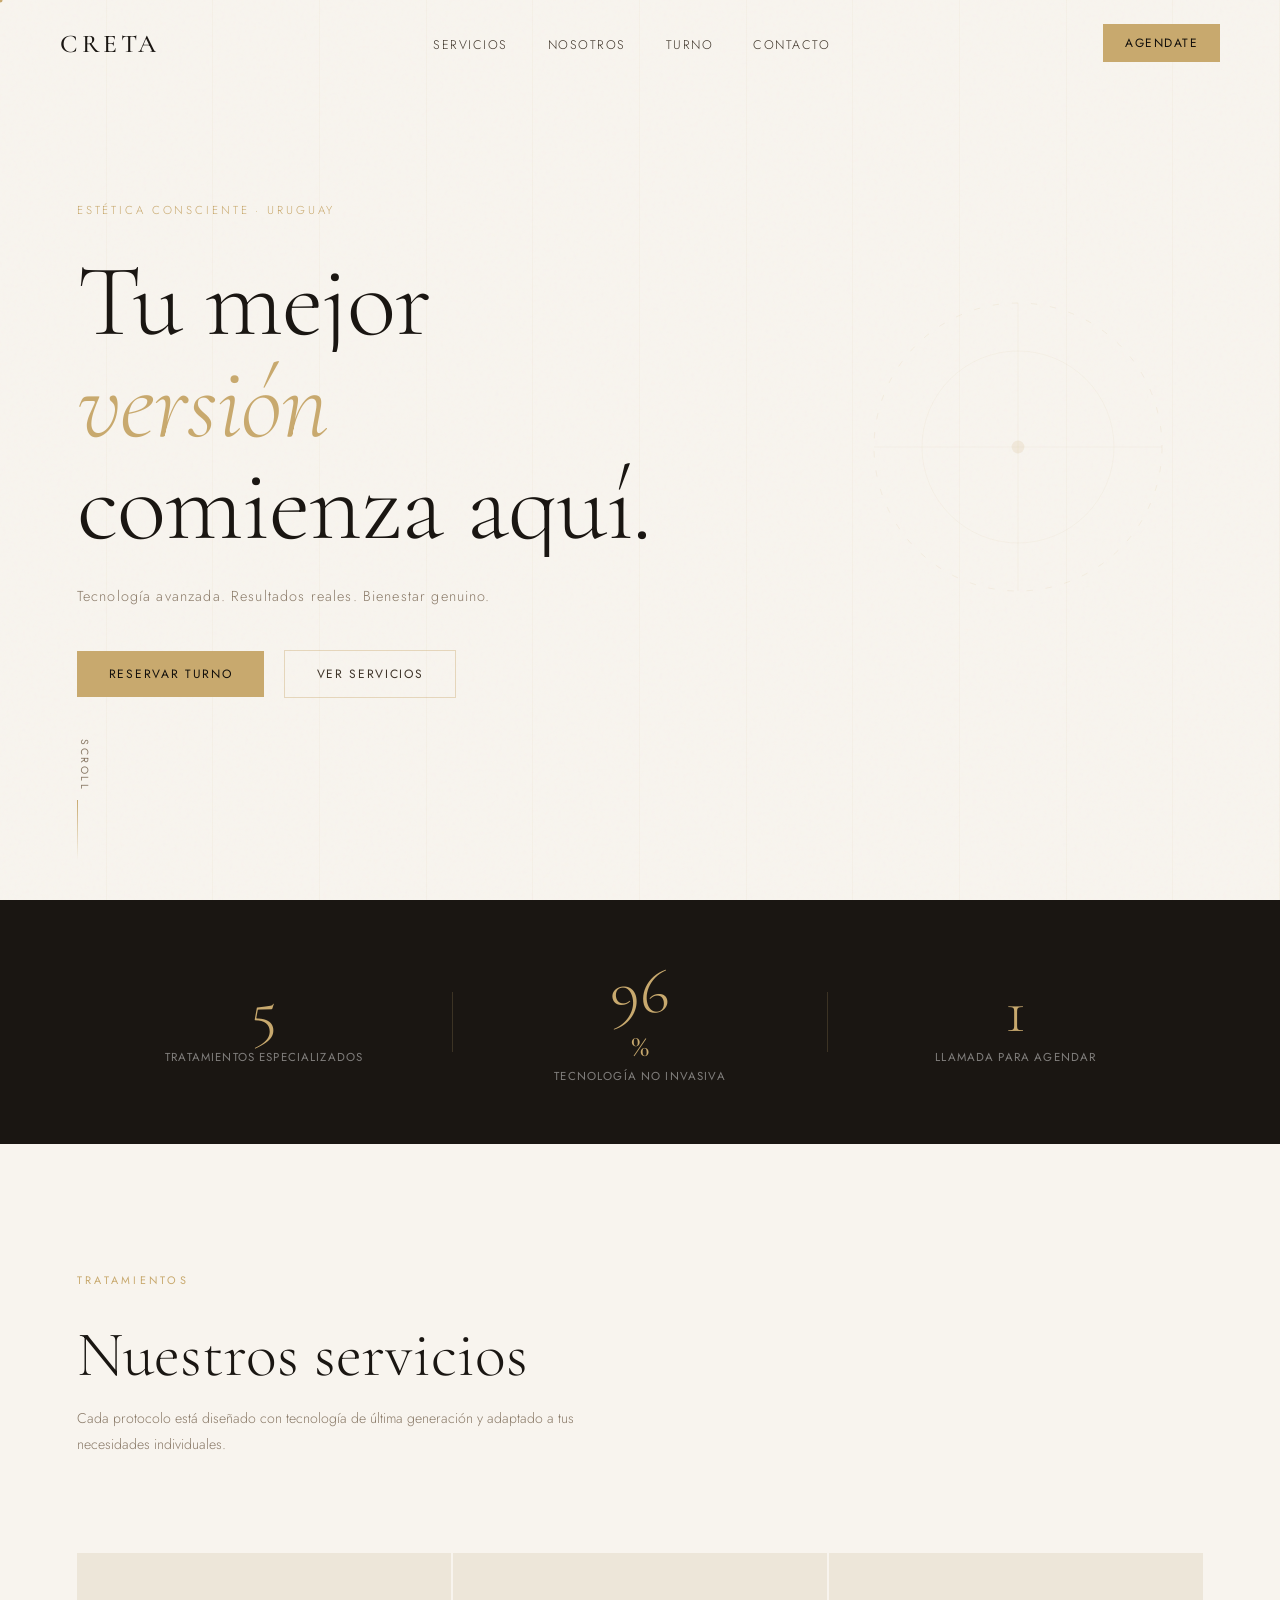
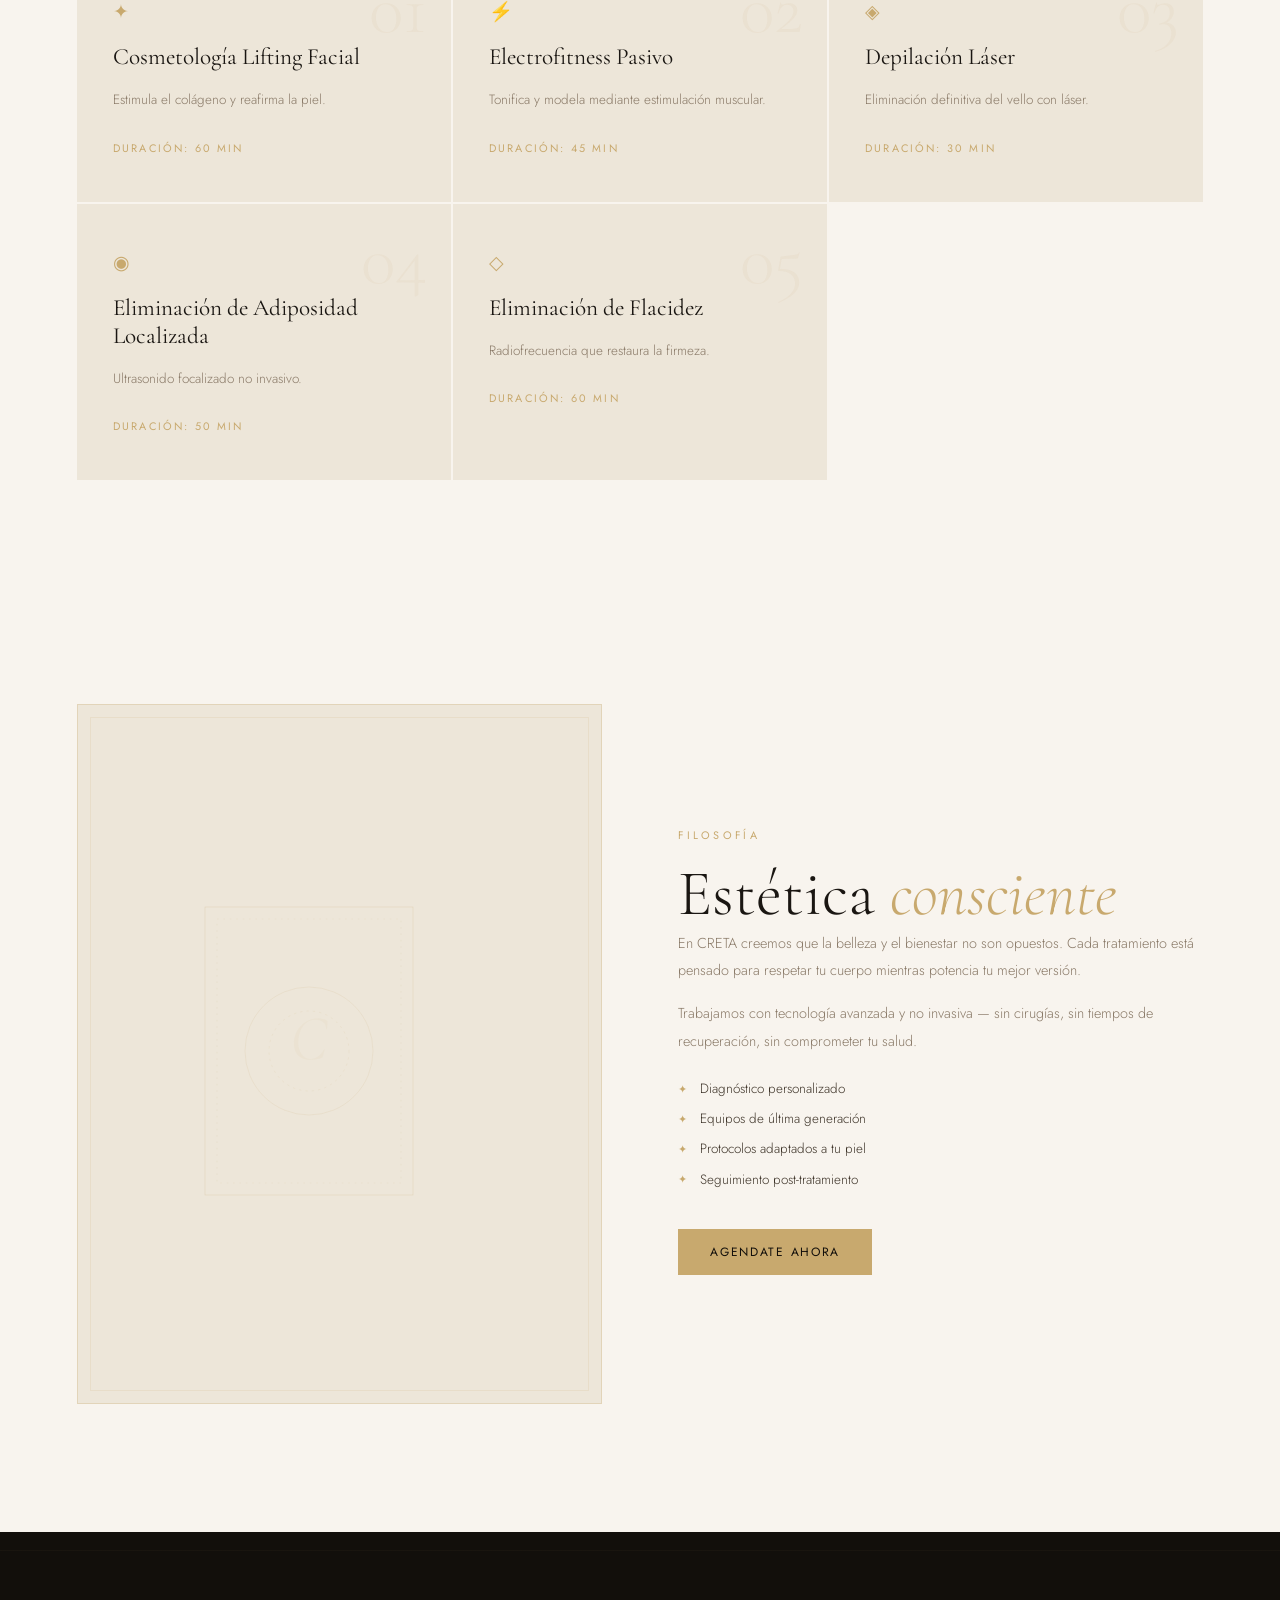
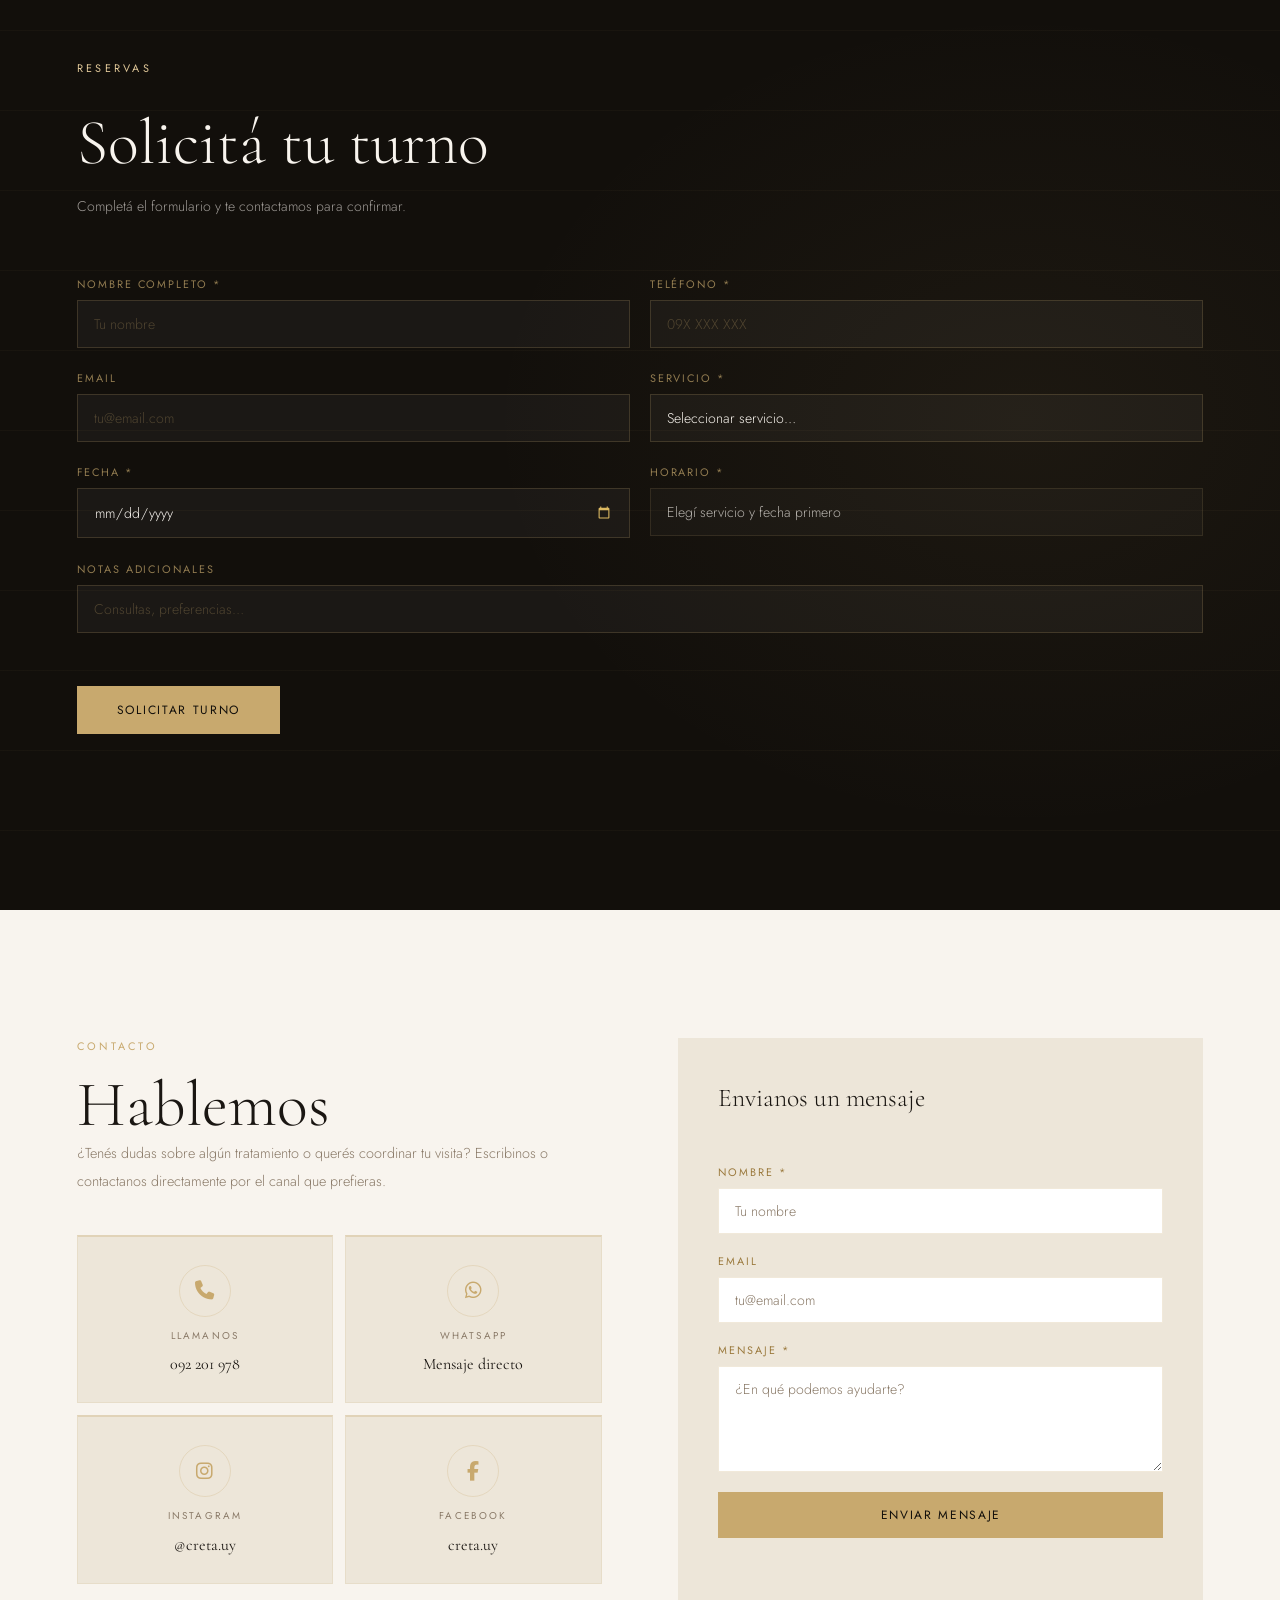
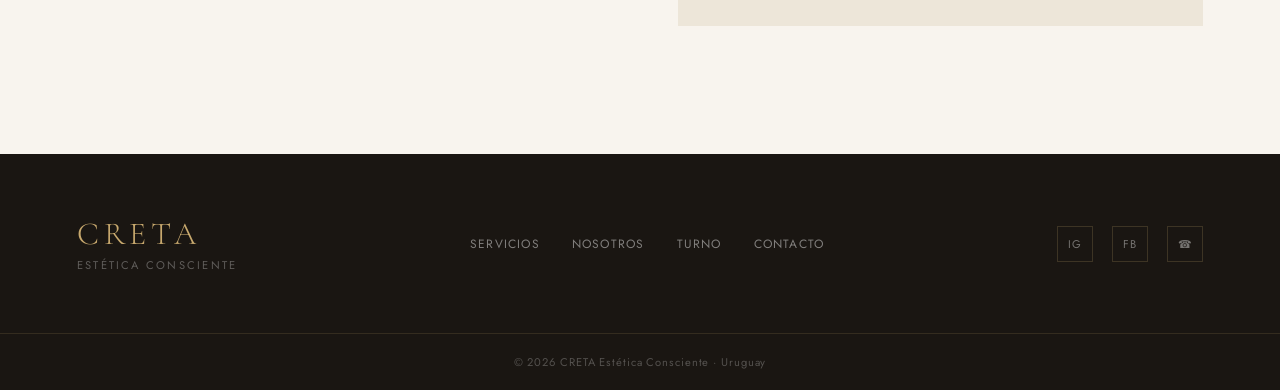
==== templates/index.html @ b99ae3b9 "Creta" ====
<!DOCTYPE html>
<html lang="es">
<head>
  <meta charset="UTF-8" />
  <meta name="viewport" content="width=device-width, initial-scale=1.0" />
  <title>CRETA — Estética Consciente</title>
  <meta name="description" content="CRETA Estética Consciente. Depilación láser, lifting facial, electrofitness pasivo y más. Uruguay." />
  <link rel="preconnect" href="https://fonts.googleapis.com" />
  <link rel="preconnect" href="https://fonts.gstatic.com" crossorigin />
  <link href="https://fonts.googleapis.com/css2?family=Cormorant+Garamond:ital,wght@0,300;0,400;0,500;0,600;1,300;1,400&family=Jost:wght@200;300;400;500&display=swap" rel="stylesheet" />
  <link rel="stylesheet" href="https://cdnjs.cloudflare.com/ajax/libs/font-awesome/6.5.0/css/all.min.css" />
  <link rel="stylesheet" href="/static/css/style.css" />
</head>
<body>

  <!-- ░░ CURSOR ░░ -->
  <div class="cursor" id="cursor"></div>
  <div class="cursor-dot" id="cursorDot"></div>

  <!-- ░░ NAV ░░ -->
  <nav class="nav" id="nav">
    <a href="#inicio" class="nav-logo">CRETA</a>
    <ul class="nav-links">
      <li><a href="#servicios">Servicios</a></li>
      <li><a href="#nosotros">Nosotros</a></li>
      <li><a href="#turno">Turno</a></li>
      <li><a href="#contacto">Contacto</a></li>
    </ul>
    <a href="#turno" class="nav-cta">Agendate</a>
    <button class="nav-burger" id="burger" aria-label="Menú">
      <span></span><span></span><span></span>
    </button>
  </nav>

  <!-- ░░ MOBILE MENU ░░ -->
  <div class="mobile-menu" id="mobileMenu">
    <ul>
      <li><a href="#servicios" class="mm-link">Servicios</a></li>
      <li><a href="#nosotros" class="mm-link">Nosotros</a></li>
      <li><a href="#turno" class="mm-link">Turno</a></li>
      <li><a href="#contacto" class="mm-link">Contacto</a></li>
    </ul>
  </div>

  <!-- ░░ HERO ░░ -->
  <section class="hero" id="inicio">
    <div class="hero-grain"></div>
    <div class="hero-lines"></div>
    <div class="hero-content">
      <p class="hero-eyebrow reveal">Estética Consciente · Uruguay</p>
      <h1 class="hero-title reveal">
        <span class="line">Tu mejor</span>
        <span class="line italic">versión</span>
        <span class="line">comienza aquí.</span>
      </h1>
      <p class="hero-sub reveal">Tecnología avanzada. Resultados reales. Bienestar genuino.</p>
      <div class="hero-actions reveal">
        <a href="#turno" class="btn-primary">Reservar turno</a>
        <a href="#servicios" class="btn-ghost">Ver servicios</a>
      </div>
    </div>
    <div class="hero-ornament">
      <svg viewBox="0 0 200 200" fill="none" xmlns="http://www.w3.org/2000/svg">
        <circle cx="100" cy="100" r="90" stroke="currentColor" stroke-width="0.5" stroke-dasharray="4 8"/>
        <circle cx="100" cy="100" r="60" stroke="currentColor" stroke-width="0.3"/>
        <line x1="100" y1="10" x2="100" y2="190" stroke="currentColor" stroke-width="0.3"/>
        <line x1="10" y1="100" x2="190" y2="100" stroke="currentColor" stroke-width="0.3"/>
        <circle cx="100" cy="100" r="4" fill="currentColor"/>
      </svg>
    </div>
    <div class="hero-scroll">
      <span>scroll</span>
      <div class="scroll-line"></div>
    </div>
  </section>

  <!-- ░░ STATS STRIP ░░ -->
  <section class="stats-strip">
    <div class="stat">
      <span class="stat-n" data-target="5">0</span>
      <span class="stat-label">Tratamientos especializados</span>
    </div>
    <div class="stat-divider"></div>
    <div class="stat">
      <span class="stat-n" data-target="100">0</span><span class="stat-unit">%</span>
      <span class="stat-label">Tecnología no invasiva</span>
    </div>
    <div class="stat-divider"></div>
    <div class="stat">
      <span class="stat-n" data-target="1">0</span>
      <span class="stat-label">Llamada para agendar</span>
    </div>
  </section>

  <!-- ░░ SERVICES ░░ -->
  <section class="services" id="servicios">
    <div class="section-header">
      <p class="section-tag reveal">Tratamientos</p>
      <h2 class="section-title reveal">Nuestros servicios</h2>
      <p class="section-sub reveal">Cada protocolo está diseñado con tecnología de última generación y adaptado a tus necesidades individuales.</p>
    </div>
    <div class="services-grid" id="servicesGrid">
      <!-- Rendered by JS -->
    </div>
  </section>

  <!-- ░░ ABOUT ░░ -->
  <section class="about" id="nosotros">
    <div class="about-visual">
      <div class="about-frame">
        <div class="about-inner">
          <svg viewBox="0 0 300 400" fill="none" xmlns="http://www.w3.org/2000/svg" class="about-svg">
            <rect x="20" y="20" width="260" height="360" stroke="currentColor" stroke-width="0.5"/>
            <rect x="35" y="35" width="230" height="330" stroke="currentColor" stroke-width="0.3" stroke-dasharray="2 6"/>
            <text x="150" y="210" text-anchor="middle" fill="currentColor" font-size="80" font-family="Cormorant Garamond" font-style="italic" opacity="0.15">C</text>
            <circle cx="150" cy="200" r="80" stroke="currentColor" stroke-width="0.4"/>
            <circle cx="150" cy="200" r="50" stroke="currentColor" stroke-width="0.3" stroke-dasharray="3 5"/>
          </svg>
        </div>
      </div>
    </div>
    <div class="about-text">
      <p class="section-tag reveal">Filosofía</p>
      <h2 class="section-title reveal">Estética <em>consciente</em></h2>
      <p class="about-p reveal">En CRETA creemos que la belleza y el bienestar no son opuestos. Cada tratamiento está pensado para respetar tu cuerpo mientras potencia tu mejor versión.</p>
      <p class="about-p reveal">Trabajamos con tecnología avanzada y no invasiva — sin cirugías, sin tiempos de recuperación, sin comprometer tu salud.</p>
      <ul class="about-list reveal">
        <li><span class="check">✦</span> Diagnóstico personalizado</li>
        <li><span class="check">✦</span> Equipos de última generación</li>
        <li><span class="check">✦</span> Protocolos adaptados a tu piel</li>
        <li><span class="check">✦</span> Seguimiento post-tratamiento</li>
      </ul>
      <a href="#turno" class="btn-primary reveal">Agendate ahora</a>
    </div>
  </section>

  <!-- ░░ APPOINTMENT ░░ -->
  <section class="appointment" id="turno">
    <div class="appt-bg"></div>
    <div class="appt-content">
      <div class="appt-header">
        <p class="section-tag light reveal">Reservas</p>
        <h2 class="section-title light reveal">Solicitá tu turno</h2>
        <p class="section-sub light reveal">Completá el formulario y te contactamos para confirmar.</p>
      </div>
      <form class="appt-form" id="apptForm" novalidate>
        <div class="form-row">
          <div class="form-group">
            <label for="appt-name">Nombre completo *</label>
            <input type="text" id="appt-name" name="name" placeholder="Tu nombre" required />
          </div>
          <div class="form-group">
            <label for="appt-phone">Teléfono *</label>
            <input type="tel" id="appt-phone" name="phone" placeholder="09X XXX XXX" required />
          </div>
        </div>
        <div class="form-row">
          <div class="form-group">
            <label for="appt-email">Email</label>
            <input type="email" id="appt-email" name="email" placeholder="tu@email.com" />
          </div>
          <div class="form-group">
            <label for="appt-service">Servicio *</label>
            <select id="appt-service" name="service_id" required>
              <option value="">Seleccionar servicio…</option>
            </select>
          </div>
        </div>
        <div class="form-row">
          <div class="form-group">
            <label for="appt-date">Fecha *</label>
            <input type="date" id="appt-date" name="date" required />
          </div>
          <div class="form-group">
            <label for="appt-time">Horario *</label>
            <select id="appt-time" name="time" required disabled>
              <option value="">Elegí servicio y fecha primero</option>
            </select>
          </div>
        </div>
        <div class="form-group">
          <label for="appt-notes">Notas adicionales</label>
          <input type="text" id="appt-notes" name="notes" placeholder="Consultas, preferencias…" />
        </div>
        <div class="slots-status" id="slotsStatus" aria-live="polite"></div>
        <div class="form-actions">
          <button type="submit" class="btn-submit" id="apptSubmit">
            <span class="btn-text">Solicitar turno</span>
            <span class="btn-loader" hidden>…</span>
          </button>
        </div>
        <div class="form-msg" id="apptMsg" aria-live="polite"></div>
      </form>
    </div>
  </section>

  <!-- ░░ CONTACT ░░ -->
  <section class="contact" id="contacto">
    <div class="contact-info">
      <p class="section-tag reveal">Contacto</p>
      <h2 class="section-title reveal">Hablemos</h2>
      <p class="about-p reveal">¿Tenés dudas sobre algún tratamiento o querés coordinar tu visita? Escribinos o contactanos directamente por el canal que prefieras.</p>
      <div class="contact-cards reveal">
        <a href="tel:+59892201978" class="contact-card">
          <div class="cc-icon-wrap cc-phone">
            <i class="fas fa-phone"></i>
          </div>
          <span class="cc-label">Llamanos</span>
          <span class="cc-value">092 201 978</span>
        </a>
        <a href="https://wa.me/59892201978" target="_blank" rel="noopener" class="contact-card cc-wa">
          <div class="cc-icon-wrap cc-whatsapp">
            <i class="fab fa-whatsapp"></i>
          </div>
          <span class="cc-label">WhatsApp</span>
          <span class="cc-value">Mensaje directo</span>
        </a>
        <a href="https://instagram.com/creta.uy" target="_blank" rel="noopener" class="contact-card cc-ig">
          <div class="cc-icon-wrap cc-instagram">
            <i class="fab fa-instagram"></i>
          </div>
          <span class="cc-label">Instagram</span>
          <span class="cc-value">@creta.uy</span>
        </a>
        <a href="https://facebook.com/creta.uy" target="_blank" rel="noopener" class="contact-card cc-fb">
          <div class="cc-icon-wrap cc-facebook">
            <i class="fab fa-facebook-f"></i>
          </div>
          <span class="cc-label">Facebook</span>
          <span class="cc-value">creta.uy</span>
        </a>
      </div>
    </div>
    <div class="contact-form-wrap">
      <form class="contact-form" id="contactForm" novalidate>
        <h3 class="cf-title reveal">Envianos un mensaje</h3>
        <div class="form-group reveal">
          <label for="cf-name">Nombre *</label>
          <input type="text" id="cf-name" name="name" placeholder="Tu nombre" required />
        </div>
        <div class="form-group reveal">
          <label for="cf-email">Email</label>
          <input type="email" id="cf-email" name="email" placeholder="tu@email.com" />
        </div>
        <div class="form-group reveal">
          <label for="cf-msg">Mensaje *</label>
          <textarea id="cf-msg" name="message" rows="4" placeholder="¿En qué podemos ayudarte?" required></textarea>
        </div>
        <button type="submit" class="btn-primary reveal" id="cfSubmit">Enviar mensaje</button>
        <div class="form-msg" id="cfMsg" aria-live="polite"></div>
      </form>
    </div>
  </section>

  <!-- ░░ FOOTER ░░ -->
  <footer class="footer">
    <div class="footer-top">
      <div class="footer-brand">
        <p class="footer-logo">CRETA</p>
        <p class="footer-tagline">Estética Consciente</p>
      </div>
      <nav class="footer-nav">
        <a href="#servicios">Servicios</a>
        <a href="#nosotros">Nosotros</a>
        <a href="#turno">Turno</a>
        <a href="#contacto">Contacto</a>
      </nav>
      <div class="footer-social">
        <a href="https://instagram.com/creta.uy" target="_blank" rel="noopener" aria-label="Instagram">IG</a>
        <a href="https://facebook.com/creta.uy" target="_blank" rel="noopener" aria-label="Facebook">FB</a>
        <a href="tel:+59892201978" aria-label="Teléfono">☎</a>
      </div>
    </div>
    <div class="footer-bottom">
      <p>&copy; <span id="year"></span> CRETA Estética Consciente · Uruguay</p>
    </div>
  </footer>

  <script src="/static/js/main.js"></script>
</body>
</html>
---- static/css/style.css ----
/* ============================================================
   CRETA — Estética Consciente
   Luxury / refined aesthetic · Gold & Cream palette
   ============================================================ */

:root {
  --gold:        #C8A96E;
  --gold-light:  #E2C99A;
  --gold-dark:   #9B7A3E;
  --cream:       #F8F4EE;
  --cream-deep:  #EDE6D9;
  --ink:         #1A1612;
  --ink-soft:    #3D3328;
  --muted:       #8A7A68;
  --dark-bg:     #120F0B;
  --dark-mid:    #1E1911;
  --white:       #FFFFFF;

  --font-display: 'Cormorant Garamond', Georgia, serif;
  --font-body:    'Jost', sans-serif;

  --ease-smooth: cubic-bezier(0.4, 0, 0.2, 1);
  --ease-expo:   cubic-bezier(0.19, 1, 0.22, 1);

  --max-w: 1280px;
  --section-pad: clamp(80px, 10vw, 140px) clamp(20px, 6vw, 80px);
}

/* ── Reset ── */
*, *::before, *::after { box-sizing: border-box; margin: 0; padding: 0; }
html { scroll-behavior: smooth; font-size: 16px; }
body {
  font-family: var(--font-body);
  background: var(--cream);
  color: var(--ink);
  overflow-x: hidden;
  cursor: none;
}
a { color: inherit; text-decoration: none; }
img { display: block; max-width: 100%; }
ul { list-style: none; }
input, select, textarea, button { font-family: var(--font-body); }

/* ── Custom Cursor ── */
.cursor {
  position: fixed;
  width: 36px; height: 36px;
  border: 1px solid var(--gold);
  border-radius: 50%;
  pointer-events: none;
  z-index: 9999;
  transform: translate(-50%, -50%);
  transition: transform 0.15s var(--ease-smooth),
              width 0.3s var(--ease-smooth),
              height 0.3s var(--ease-smooth),
              opacity 0.3s;
  mix-blend-mode: multiply;
}
.cursor-dot {
  position: fixed;
  width: 5px; height: 5px;
  background: var(--gold);
  border-radius: 50%;
  pointer-events: none;
  z-index: 9999;
  transform: translate(-50%, -50%);
  transition: transform 0.05s;
}
body:has(a:hover) .cursor,
body:has(button:hover) .cursor { width: 60px; height: 60px; opacity: 0.6; }

/* ── Navigation ── */
.nav {
  position: fixed; top: 0; left: 0; right: 0;
  z-index: 100;
  display: flex;
  align-items: center;
  justify-content: space-between;
  padding: 24px clamp(20px, 5vw, 60px);
  transition: background 0.4s var(--ease-smooth),
              padding 0.4s var(--ease-smooth),
              backdrop-filter 0.4s;
}
.nav.scrolled {
  background: rgba(248, 244, 238, 0.92);
  backdrop-filter: blur(12px);
  padding-top: 16px;
  padding-bottom: 16px;
  border-bottom: 1px solid rgba(200, 169, 110, 0.2);
}
.nav-logo {
  font-family: var(--font-display);
  font-size: 1.6rem;
  font-weight: 500;
  letter-spacing: 0.15em;
  color: var(--ink);
  transition: color 0.3s;
}
.nav-logo:hover { color: var(--gold); }

.nav-links {
  display: flex; gap: 2.5rem;
  align-items: center;
}
.nav-links a {
  font-size: 0.78rem;
  font-weight: 300;
  letter-spacing: 0.12em;
  text-transform: uppercase;
  color: var(--ink-soft);
  position: relative;
  transition: color 0.3s;
}
.nav-links a::after {
  content: '';
  position: absolute;
  bottom: -3px; left: 0;
  width: 0; height: 1px;
  background: var(--gold);
  transition: width 0.35s var(--ease-expo);
}
.nav-links a:hover { color: var(--gold); }
.nav-links a:hover::after { width: 100%; }

.nav-cta {
  font-size: 0.75rem;
  font-weight: 400;
  letter-spacing: 0.12em;
  text-transform: uppercase;
  color: var(--dark-bg);
  background: var(--gold);
  padding: 10px 22px;
  transition: background 0.3s, color 0.3s;
}
.nav-cta:hover { background: var(--gold-dark); color: var(--white); }

.nav-burger {
  display: none;
  flex-direction: column;
  gap: 5px;
  background: none;
  border: none;
  cursor: pointer;
  padding: 4px;
}
.nav-burger span {
  display: block; width: 24px; height: 1px;
  background: var(--ink);
  transition: transform 0.3s, opacity 0.3s;
}

/* ── Mobile Menu ── */
.mobile-menu {
  position: fixed;
  inset: 0;
  background: var(--dark-bg);
  z-index: 99;
  display: flex;
  align-items: center;
  justify-content: center;
  opacity: 0;
  pointer-events: none;
  transition: opacity 0.4s var(--ease-smooth);
}
.mobile-menu.open { opacity: 1; pointer-events: all; }
.mobile-menu ul { display: flex; flex-direction: column; gap: 2.5rem; text-align: center; }
.mobile-menu a {
  font-family: var(--font-display);
  font-size: clamp(2rem, 8vw, 3.5rem);
  font-weight: 300;
  letter-spacing: 0.05em;
  color: var(--cream);
  transition: color 0.3s;
}
.mobile-menu a:hover { color: var(--gold); }

/* ── Hero ── */
.hero {
  min-height: 100svh;
  display: flex;
  align-items: center;
  position: relative;
  padding: 0 clamp(20px, 6vw, 100px);
  overflow: hidden;
  background: var(--cream);
}

.hero-grain {
  position: absolute; inset: 0;
  background-image: url("data:image/svg+xml,%3Csvg viewBox='0 0 256 256' xmlns='http://www.w3.org/2000/svg'%3E%3Cfilter id='noise'%3E%3CfeTurbulence type='fractalNoise' baseFrequency='0.9' numOctaves='4' stitchTiles='stitch'/%3E%3C/filter%3E%3Crect width='100%25' height='100%25' filter='url(%23noise)' opacity='0.04'/%3E%3C/svg%3E");
  pointer-events: none;
  opacity: 0.6;
}

.hero-lines {
  position: absolute; inset: 0;
  background:
    repeating-linear-gradient(
      90deg,
      transparent,
      transparent calc(100% / 12 - 1px),
      rgba(200,169,110,0.06) calc(100% / 12 - 1px),
      rgba(200,169,110,0.06) calc(100% / 12)
    );
  pointer-events: none;
}

.hero-content {
  position: relative;
  z-index: 2;
  max-width: 800px;
}

.hero-eyebrow {
  font-size: 0.72rem;
  font-weight: 300;
  letter-spacing: 0.25em;
  text-transform: uppercase;
  color: var(--gold);
  margin-bottom: 2rem;
}

.hero-title {
  font-family: var(--font-display);
  font-size: clamp(3.5rem, 8vw, 8rem);
  font-weight: 300;
  line-height: 1.0;
  letter-spacing: -0.01em;
  color: var(--ink);
  margin-bottom: 1.8rem;
  display: flex;
  flex-direction: column;
}
.hero-title .line { display: block; overflow: hidden; }
.hero-title .italic { font-style: italic; color: var(--gold); }

.hero-sub {
  font-size: 0.9rem;
  font-weight: 300;
  letter-spacing: 0.08em;
  color: var(--muted);
  margin-bottom: 2.8rem;
}

.hero-actions {
  display: flex;
  gap: 1.2rem;
  flex-wrap: wrap;
  align-items: center;
}

.hero-ornament {
  position: absolute;
  right: clamp(40px, 8vw, 140px);
  top: 50%;
  transform: translateY(-50%);
  width: clamp(180px, 25vw, 340px);
  color: rgba(200,169,110,0.15);
  animation: spin 60s linear infinite;
}
@keyframes spin { to { transform: translateY(-50%) rotate(360deg); } }

.hero-scroll {
  position: absolute;
  bottom: 40px; left: clamp(20px, 6vw, 100px);
  display: flex;
  flex-direction: column;
  align-items: flex-start;
  gap: 8px;
}
.hero-scroll span {
  font-size: 0.65rem;
  letter-spacing: 0.25em;
  text-transform: uppercase;
  color: var(--muted);
  writing-mode: vertical-rl;
}
.scroll-line {
  width: 1px; height: 60px;
  background: linear-gradient(to bottom, var(--gold), transparent);
  animation: scrollPulse 2s ease-in-out infinite;
}
@keyframes scrollPulse {
  0%, 100% { opacity: 0.3; }
  50% { opacity: 1; }
}

/* ── Buttons ── */
.btn-primary {
  display: inline-block;
  font-size: 0.75rem;
  font-weight: 400;
  letter-spacing: 0.14em;
  text-transform: uppercase;
  color: var(--dark-bg);
  background: var(--gold);
  padding: 14px 32px;
  position: relative;
  overflow: hidden;
  transition: color 0.3s, background 0.3s;
  cursor: pointer;
  border: none;
}
.btn-primary::before {
  content: '';
  position: absolute;
  inset: 0;
  background: var(--gold-dark);
  transform: scaleX(0);
  transform-origin: left;
  transition: transform 0.4s var(--ease-expo);
}
.btn-primary:hover::before { transform: scaleX(1); }
.btn-primary:hover { color: var(--white); }
.btn-primary span { position: relative; z-index: 1; }

.btn-ghost {
  display: inline-block;
  font-size: 0.75rem;
  font-weight: 400;
  letter-spacing: 0.14em;
  text-transform: uppercase;
  color: var(--ink-soft);
  border: 1px solid rgba(200,169,110,0.4);
  padding: 14px 32px;
  transition: border-color 0.3s, color 0.3s;
}
.btn-ghost:hover { border-color: var(--gold); color: var(--gold); }

/* ── Stats Strip ── */
.stats-strip {
  background: var(--ink);
  padding: 40px clamp(20px, 6vw, 80px);
  display: flex;
  align-items: center;
  justify-content: center;
  gap: 0;
  flex-wrap: wrap;
}
.stat {
  flex: 1;
  min-width: 180px;
  display: flex;
  flex-direction: column;
  align-items: center;
  gap: 6px;
  padding: 20px;
}
.stat-n {
  font-family: var(--font-display);
  font-size: clamp(2.5rem, 5vw, 4rem);
  font-weight: 300;
  color: var(--gold);
  line-height: 1;
}
.stat-unit {
  font-family: var(--font-display);
  font-size: 2rem;
  color: var(--gold);
  line-height: 1;
}
.stat-label {
  font-size: 0.72rem;
  letter-spacing: 0.1em;
  text-transform: uppercase;
  color: rgba(255,255,255,0.45);
  text-align: center;
}
.stat-divider {
  width: 1px;
  height: 60px;
  background: rgba(200,169,110,0.2);
  flex-shrink: 0;
}

/* ── Section Shared ── */
.section-tag {
  font-size: 0.68rem;
  font-weight: 400;
  letter-spacing: 0.3em;
  text-transform: uppercase;
  color: var(--gold);
  margin-bottom: 1rem;
}
.section-tag.light { color: var(--gold-light); }
.section-title {
  font-family: var(--font-display);
  font-size: clamp(2.2rem, 5vw, 4rem);
  font-weight: 300;
  line-height: 1.1;
  color: var(--ink);
}
.section-title.light { color: var(--cream); }
.section-title em { font-style: italic; color: var(--gold); }
.section-sub {
  font-size: 0.88rem;
  font-weight: 300;
  color: var(--muted);
  max-width: 520px;
  line-height: 1.8;
}
.section-sub.light { color: rgba(248,244,238,0.6); }

/* ── Services ── */
.services {
  padding: var(--section-pad);
  max-width: var(--max-w);
  margin: 0 auto;
}
.section-header {
  margin-bottom: 4rem;
  display: flex;
  flex-direction: column;
  gap: 1rem;
}

.services-grid {
  display: grid;
  grid-template-columns: repeat(auto-fill, minmax(300px, 1fr));
  gap: 2px;
}
.service-card {
  background: var(--cream-deep);
  padding: 44px 36px;
  position: relative;
  overflow: hidden;
  cursor: default;
  transition: background 0.4s var(--ease-smooth);
}
.service-card::before {
  content: '';
  position: absolute;
  bottom: 0; left: 0;
  height: 2px; width: 0;
  background: var(--gold);
  transition: width 0.5s var(--ease-expo);
}
.service-card:hover { background: var(--white); }
.service-card:hover::before { width: 100%; }

.sc-icon {
  font-size: 1.2rem;
  color: var(--gold);
  margin-bottom: 1.2rem;
  display: block;
}
.sc-name {
  font-family: var(--font-display);
  font-size: 1.45rem;
  font-weight: 400;
  color: var(--ink);
  line-height: 1.2;
  margin-bottom: 1rem;
}
.sc-desc {
  font-size: 0.84rem;
  font-weight: 300;
  color: var(--muted);
  line-height: 1.8;
  margin-bottom: 1.4rem;
}
.sc-duration {
  font-size: 0.68rem;
  letter-spacing: 0.2em;
  text-transform: uppercase;
  color: var(--gold);
}
.sc-num {
  position: absolute;
  top: 20px; right: 24px;
  font-family: var(--font-display);
  font-size: 4.5rem;
  font-weight: 300;
  color: rgba(200,169,110,0.08);
  line-height: 1;
  pointer-events: none;
  transition: color 0.4s;
}
.service-card:hover .sc-num { color: rgba(200,169,110,0.14); }

/* ── About ── */
.about {
  padding: var(--section-pad);
  max-width: var(--max-w);
  margin: 0 auto;
  display: grid;
  grid-template-columns: 1fr 1fr;
  gap: clamp(40px, 6vw, 100px);
  align-items: center;
}
.about-frame {
  aspect-ratio: 3/4;
  border: 1px solid rgba(200,169,110,0.3);
  position: relative;
  display: flex;
  align-items: center;
  justify-content: center;
  background: var(--cream-deep);
  overflow: hidden;
}
.about-frame::before {
  content: '';
  position: absolute;
  inset: 12px;
  border: 1px solid rgba(200,169,110,0.15);
}
.about-svg { width: 80%; color: rgba(200,169,110,0.4); }

.about-p {
  font-size: 0.9rem;
  font-weight: 300;
  color: var(--muted);
  line-height: 1.9;
  margin-bottom: 1rem;
}
.about-list {
  margin: 1.5rem 0 2.5rem;
  display: flex;
  flex-direction: column;
  gap: 0.7rem;
}
.about-list li {
  font-size: 0.84rem;
  font-weight: 300;
  color: var(--ink-soft);
  display: flex;
  align-items: center;
  gap: 0.8rem;
}
.check { color: var(--gold); font-size: 0.7rem; }

/* ── Appointment ── */
.appointment {
  position: relative;
  padding: var(--section-pad);
  background: var(--dark-bg);
  overflow: hidden;
}
.appt-bg {
  position: absolute; inset: 0;
  background:
    radial-gradient(ellipse 60% 60% at 80% 50%, rgba(200,169,110,0.06) 0%, transparent 70%),
    repeating-linear-gradient(
      0deg,
      transparent,
      transparent 79px,
      rgba(200,169,110,0.04) 79px,
      rgba(200,169,110,0.04) 80px
    );
  pointer-events: none;
}
.appt-content {
  position: relative;
  z-index: 1;
  max-width: var(--max-w);
  margin: 0 auto;
}
.appt-header {
  margin-bottom: 3.5rem;
  display: flex;
  flex-direction: column;
  gap: 1rem;
}

.appt-form {
  display: flex;
  flex-direction: column;
  gap: 1.4rem;
}
.form-row {
  display: grid;
  grid-template-columns: 1fr 1fr;
  gap: 1.2rem;
}
.form-group {
  display: flex;
  flex-direction: column;
  gap: 0.5rem;
}
.form-group label {
  font-size: 0.68rem;
  letter-spacing: 0.18em;
  text-transform: uppercase;
  color: rgba(200,169,110,0.7);
}
.form-group input,
.form-group select,
.form-group textarea {
  background: rgba(255,255,255,0.04);
  border: 1px solid rgba(200,169,110,0.2);
  color: var(--cream);
  padding: 13px 16px;
  font-size: 0.88rem;
  font-weight: 300;
  transition: border-color 0.3s, background 0.3s;
  outline: none;
  -webkit-appearance: none;
  appearance: none;
  border-radius: 0;
}
.form-group select option { background: var(--dark-mid); color: var(--cream); }
.form-group input::placeholder,
.form-group textarea::placeholder { color: rgba(200,169,110,0.3); }
.form-group input:focus,
.form-group select:focus,
.form-group textarea:focus {
  border-color: var(--gold);
  background: rgba(200,169,110,0.06);
}
.form-group input[type="date"]::-webkit-calendar-picker-indicator {
  filter: invert(0.6) sepia(1) saturate(2) hue-rotate(5deg);
}

.form-actions { display: flex; align-items: center; }
.btn-submit {
  font-size: 0.75rem;
  font-weight: 400;
  letter-spacing: 0.14em;
  text-transform: uppercase;
  color: var(--dark-bg);
  background: var(--gold);
  padding: 15px 40px;
  border: none;
  cursor: pointer;
  transition: background 0.3s;
}
.btn-submit:hover { background: var(--gold-light); }
.btn-submit:disabled { opacity: 0.5; cursor: not-allowed; }

.form-msg {
  margin-top: 0.6rem;
  font-size: 0.82rem;
  font-weight: 300;
  min-height: 1.2em;
}
.form-msg.success { color: #8ecf9a; }
.form-msg.error { color: #e88888; }

/* ── Contact Cards ── */
.contact-cards {
  display: grid;
  grid-template-columns: 1fr 1fr;
  gap: 12px;
  margin-top: 2.5rem;
}
.contact-card {
  display: flex;
  flex-direction: column;
  align-items: center;
  gap: 0.7rem;
  padding: 28px 16px;
  border: 1px solid rgba(200,169,110,0.15);
  border-top: 2px solid rgba(200,169,110,0.3);
  background: var(--cream-deep);
  text-align: center;
  transition: border-color 0.35s, background 0.35s, transform 0.3s var(--ease-expo);
  cursor: pointer;
}
.contact-card:hover {
  background: var(--white);
  transform: translateY(-3px);
}
.contact-card.cc-wa:hover  { border-top-color: #25d366; }
.contact-card.cc-ig:hover  { border-top-color: #e1306c; }
.contact-card.cc-fb:hover  { border-top-color: #1877f2; }

.cc-icon-wrap {
  width: 52px; height: 52px;
  border-radius: 50%;
  border: 1px solid rgba(200,169,110,0.25);
  display: flex;
  align-items: center;
  justify-content: center;
  font-size: 1.2rem;
  color: var(--gold);
  transition: border-color 0.35s, color 0.35s;
}
.contact-card.cc-wa:hover .cc-icon-wrap  { border-color: #25d366; color: #25d366; }
.contact-card.cc-ig:hover .cc-icon-wrap  { border-color: #e1306c; color: #e1306c; }
.contact-card.cc-fb:hover .cc-icon-wrap  { border-color: #1877f2; color: #1877f2; }

.cc-label {
  font-size: 0.62rem;
  letter-spacing: 0.22em;
  text-transform: uppercase;
  color: var(--muted);
}
.cc-value {
  font-family: var(--font-display);
  font-size: 1rem;
  font-weight: 400;
  color: var(--ink);
  transition: color 0.3s;
}
.contact-card:hover .cc-value { color: var(--gold-dark); }

/* ── Slots status ── */
.slots-status {
  font-size: 0.78rem;
  font-weight: 300;
  min-height: 1.2em;
  color: rgba(200,169,110,0.7);
  margin-top: -0.4rem;
}
.slots-status.loading { color: rgba(200,169,110,0.5); }
.slots-status.empty   { color: #e88888; }

/* ── Contact section layout ── */
.contact {
  padding: var(--section-pad);
  max-width: var(--max-w);
  margin: 0 auto;
  display: grid;
  grid-template-columns: 1fr 1fr;
  gap: clamp(40px, 6vw, 100px);
  align-items: start;
}

.contact-form-wrap {
  background: var(--cream-deep);
  padding: 44px 40px;
}
.cf-title {
  font-family: var(--font-display);
  font-size: 1.6rem;
  font-weight: 300;
  color: var(--ink);
  margin-bottom: 2rem;
}
.contact-form {
  display: flex;
  flex-direction: column;
  gap: 1.2rem;
}
.contact-form .form-group label { color: var(--gold-dark); }
.contact-form input,
.contact-form textarea {
  background: var(--white);
  border: 1px solid rgba(200,169,110,0.25);
  color: var(--ink);
  padding: 12px 16px;
  font-size: 0.88rem;
  font-weight: 300;
  width: 100%;
  outline: none;
  border-radius: 0;
  transition: border-color 0.3s;
  resize: vertical;
}
.contact-form input::placeholder,
.contact-form textarea::placeholder { color: var(--muted); }
.contact-form input:focus,
.contact-form textarea:focus { border-color: var(--gold); }

/* ── Footer ── */
.footer { background: var(--ink); color: var(--cream); }
.footer-top {
  padding: 60px clamp(20px, 6vw, 80px);
  display: flex;
  align-items: center;
  justify-content: space-between;
  flex-wrap: wrap;
  gap: 2rem;
  border-bottom: 1px solid rgba(200,169,110,0.15);
}
.footer-logo {
  font-family: var(--font-display);
  font-size: 2rem;
  font-weight: 300;
  letter-spacing: 0.15em;
  color: var(--gold);
}
.footer-tagline {
  font-size: 0.7rem;
  letter-spacing: 0.2em;
  text-transform: uppercase;
  color: rgba(255,255,255,0.3);
  margin-top: 4px;
}
.footer-nav {
  display: flex;
  gap: 2rem;
  flex-wrap: wrap;
}
.footer-nav a {
  font-size: 0.75rem;
  letter-spacing: 0.1em;
  text-transform: uppercase;
  color: rgba(255,255,255,0.45);
  transition: color 0.3s;
}
.footer-nav a:hover { color: var(--gold); }
.footer-social {
  display: flex; gap: 1.2rem; align-items: center;
}
.footer-social a {
  font-size: 0.7rem;
  letter-spacing: 0.1em;
  color: rgba(255,255,255,0.4);
  border: 1px solid rgba(200,169,110,0.2);
  width: 36px; height: 36px;
  display: flex; align-items: center; justify-content: center;
  transition: border-color 0.3s, color 0.3s;
}
.footer-social a:hover { border-color: var(--gold); color: var(--gold); }
.footer-bottom {
  padding: 20px clamp(20px, 6vw, 80px);
  text-align: center;
}
.footer-bottom p {
  font-size: 0.7rem;
  letter-spacing: 0.08em;
  color: rgba(255,255,255,0.25);
}

/* ── Reveal animation ── */
.reveal {
  opacity: 0;
  transform: translateY(24px);
  transition: opacity 0.8s var(--ease-expo), transform 0.8s var(--ease-expo);
}
.reveal.visible {
  opacity: 1;
  transform: none;
}
.service-card.reveal {
  transform: translateY(32px);
}

/* ── Responsive ── */
@media (max-width: 900px) {
  .nav-links, .nav-cta { display: none; }
  .nav-burger { display: flex; }
  .about { grid-template-columns: 1fr; }
  .about-visual { display: none; }
  .contact { grid-template-columns: 1fr; }
  .form-row { grid-template-columns: 1fr; }
  .hero-ornament { display: none; }
  .stat-divider { display: none; }
  .stats-strip { gap: 1rem; }
}
@media (max-width: 600px) {
  .services-grid { grid-template-columns: 1fr; gap: 1px; }
  .contact-form-wrap { padding: 28px 22px; }
  .footer-top { flex-direction: column; align-items: flex-start; }
}
@media (pointer: coarse) {
  .cursor, .cursor-dot { display: none; }
  body { cursor: auto; }
}
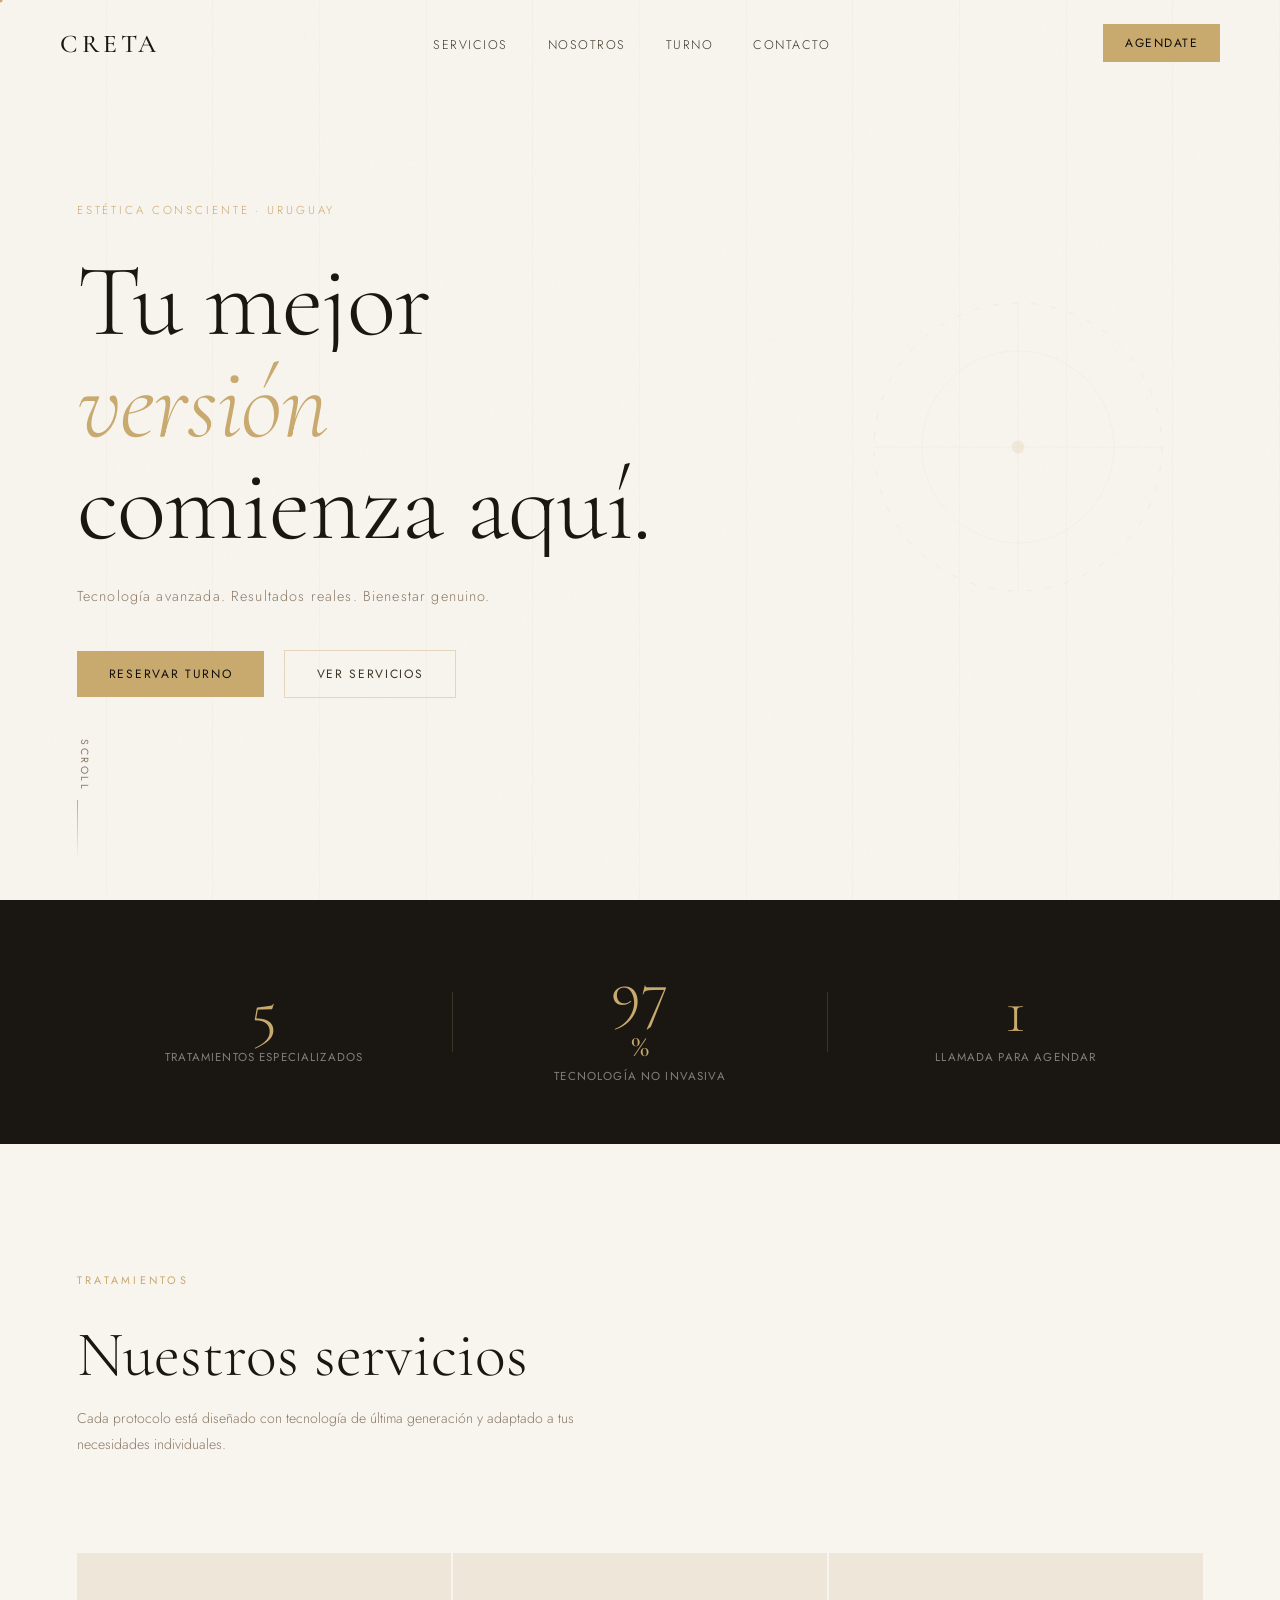
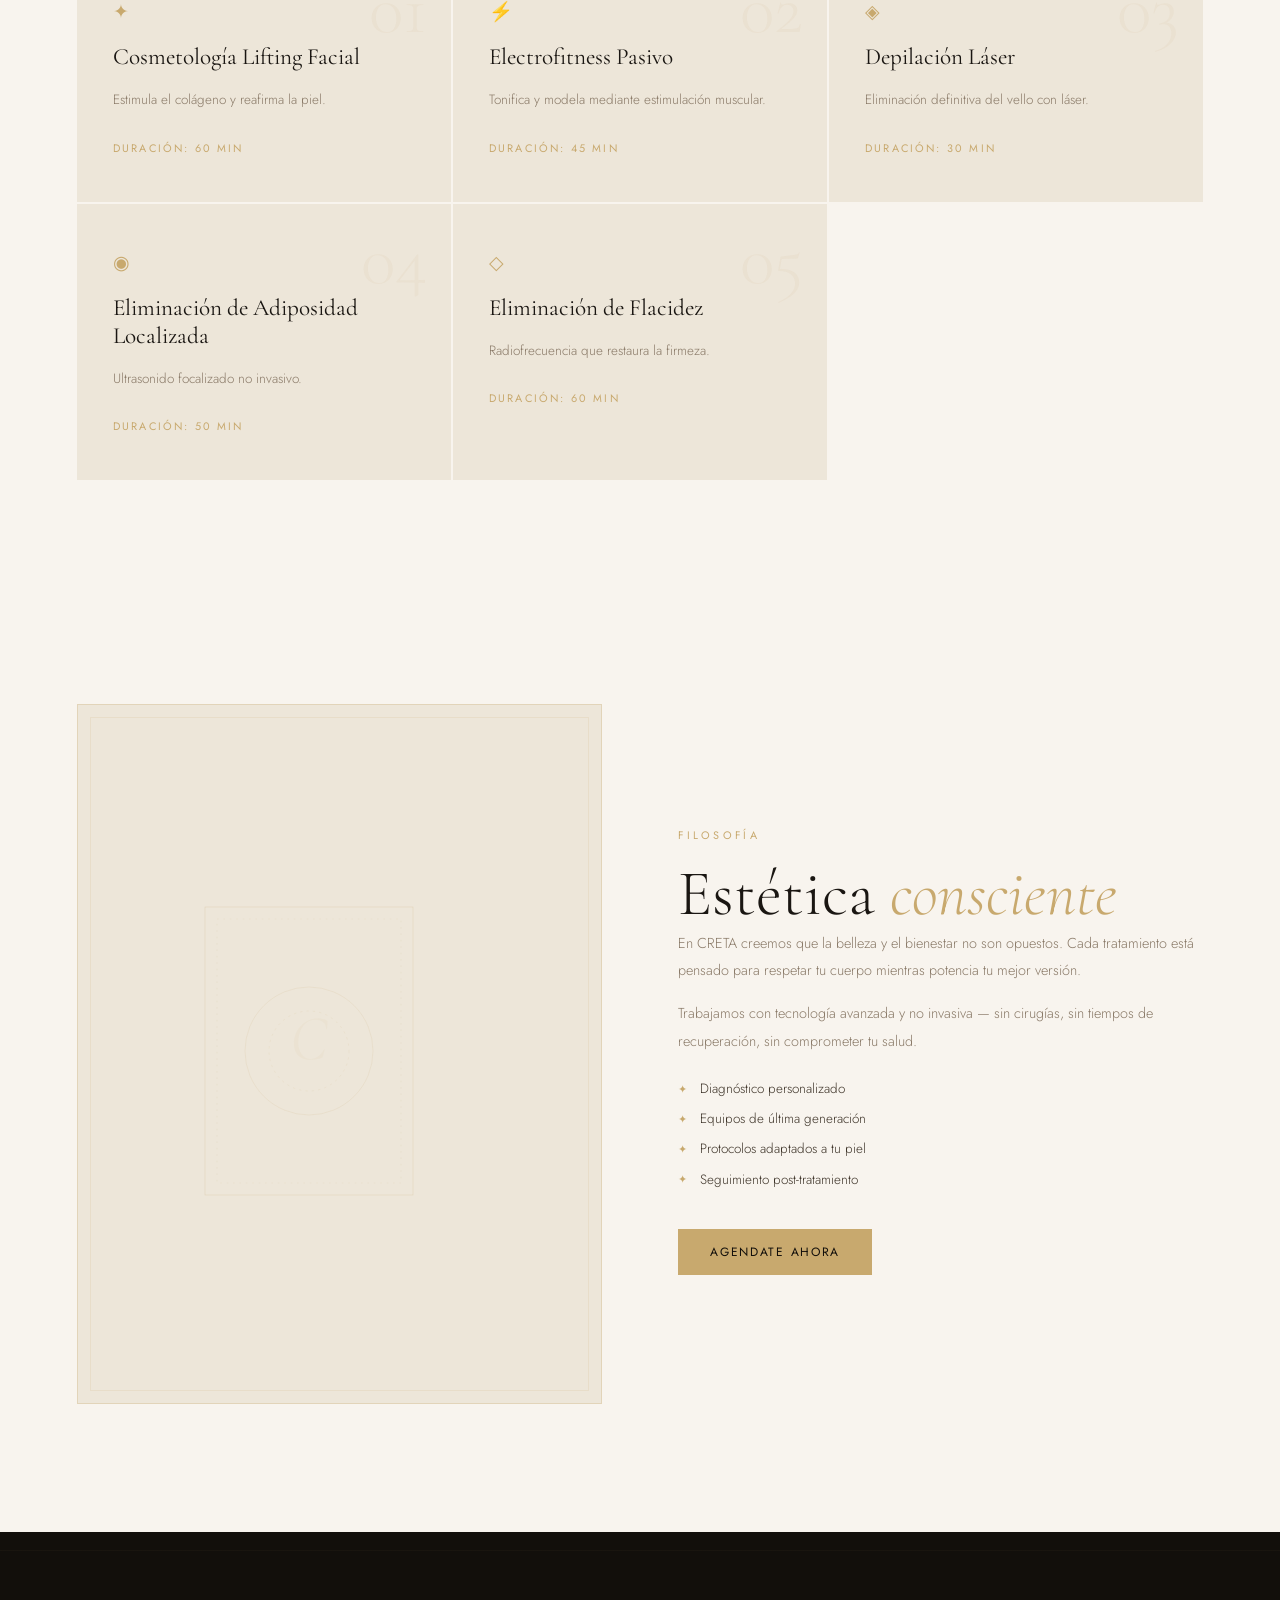
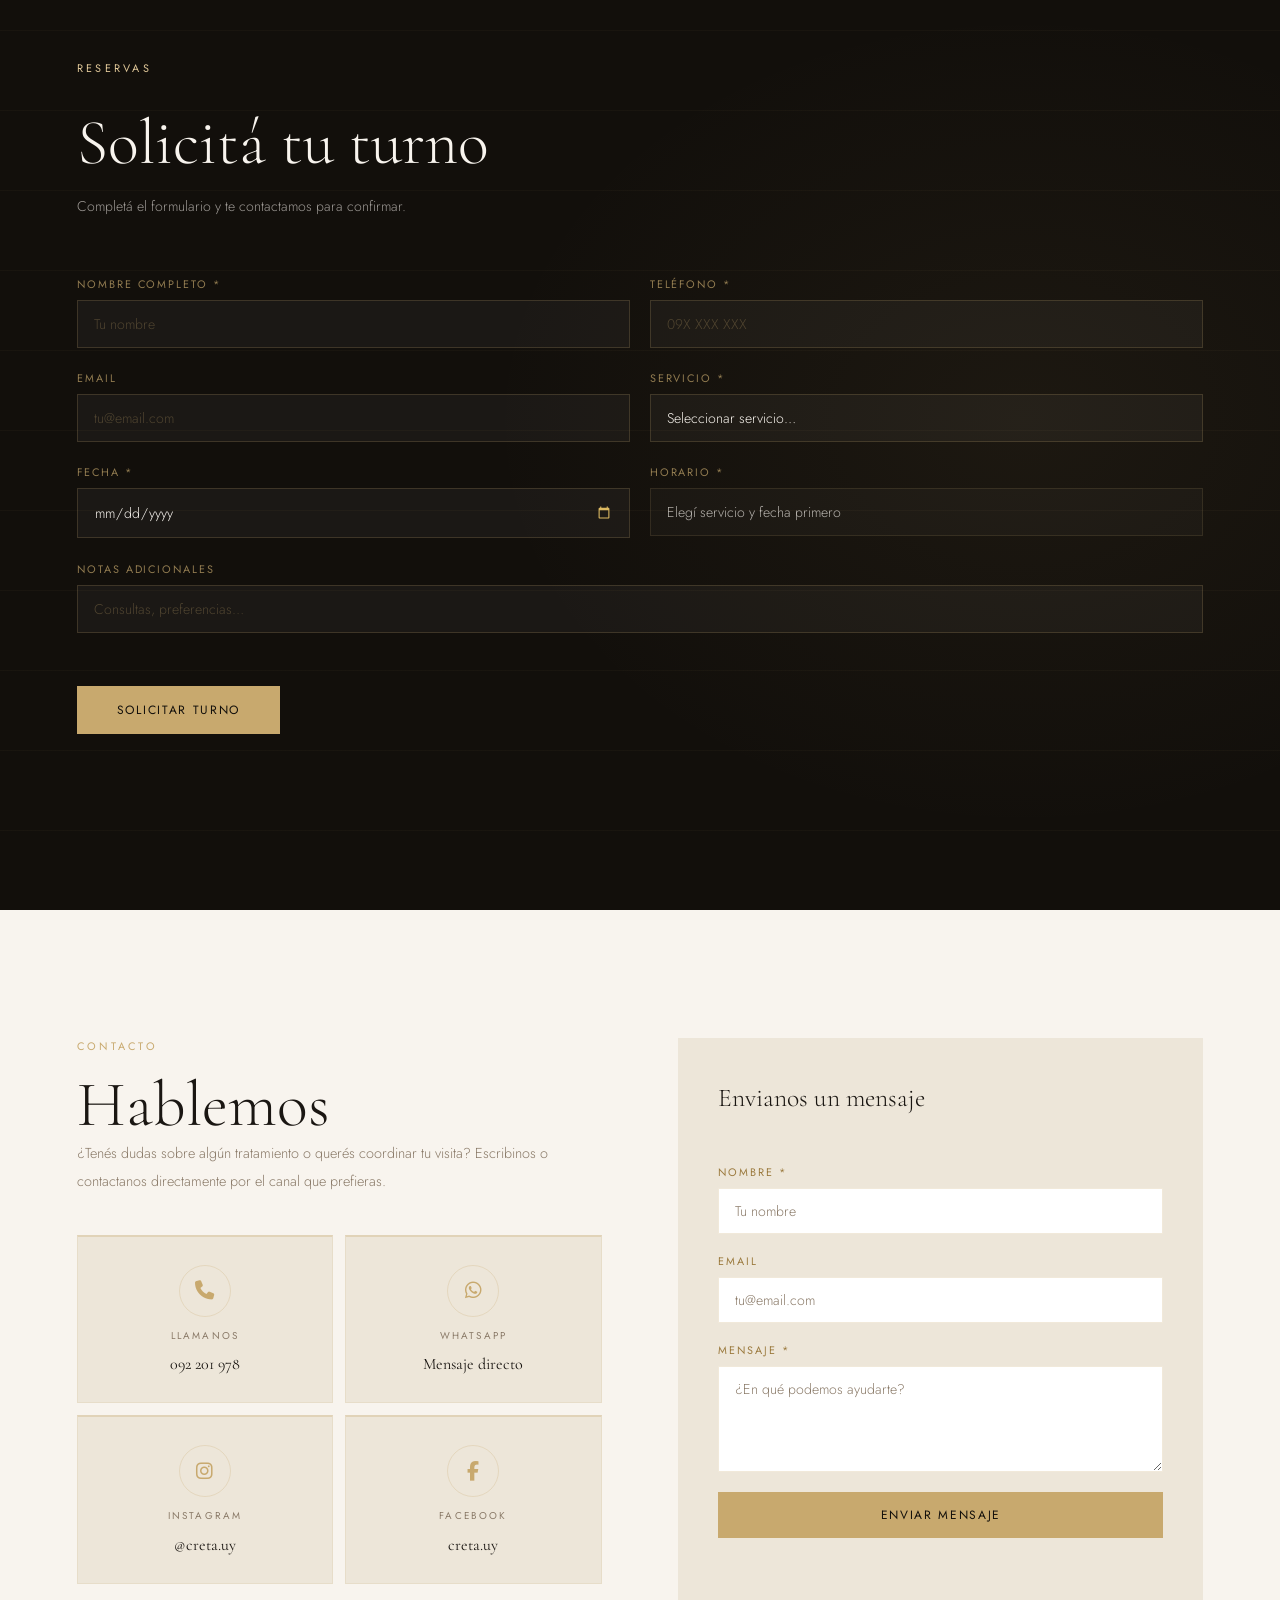
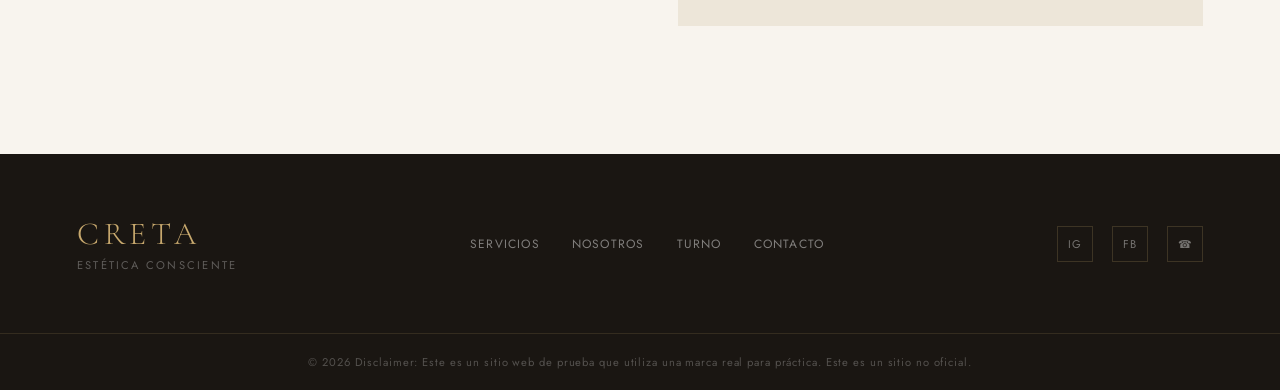
==== commit 2dc3ddc9: "MVP" ====
--- a/templates/index.html
+++ b/templates/index.html
@@ -272,7 +272,7 @@
       </div>
     </div>
     <div class="footer-bottom">
-      <p>&copy; <span id="year"></span> CRETA Estética Consciente · Uruguay</p>
+      <p>&copy; <span id="year"></span> Disclaimer: Este es un sitio web de prueba que utiliza una marca real para práctica. Este es un sitio no oficial.</p>
     </div>
   </footer>
 
--- a/static/css/style.css
+++ b/static/css/style.css
@@ -848,3 +848,67 @@
   .cursor, .cursor-dot { display: none; }
   body { cursor: auto; }
 }
+
+/* ══════════════════════════════════════════════
+   MOBILE — mejoras MVP
+   ══════════════════════════════════════════════ */
+
+/* Contact section stacks on mobile */
+@media (max-width: 900px) {
+  .contact { grid-template-columns: 1fr; }
+  .contact-cards { grid-template-columns: 1fr 1fr; }
+  .contact-form-wrap { padding: 32px 24px; }
+}
+@media (max-width: 500px) {
+  .contact-cards { grid-template-columns: 1fr; }
+}
+
+/* Appointment form on mobile */
+@media (max-width: 700px) {
+  .appt-form .form-row { grid-template-columns: 1fr; }
+  .appt-content { padding: var(--section-pad); }
+}
+
+/* Stats strip wraps */
+@media (max-width: 600px) {
+  .stats-strip { flex-direction: column; gap: 0; }
+  .stat { padding: 16px; width: 100%; }
+  .stat-divider { display: none; }
+}
+
+/* Hero mobile */
+@media (max-width: 600px) {
+  .hero-title { font-size: clamp(2.8rem, 12vw, 4rem); }
+  .hero-actions { flex-direction: column; align-items: flex-start; }
+  .hero-actions .btn-primary,
+  .hero-actions .btn-ghost { width: 100%; text-align: center; }
+  .hero-scroll { display: none; }
+}
+
+/* Services grid mobile */
+@media (max-width: 500px) {
+  .services-grid { grid-template-columns: 1fr; }
+}
+
+/* Nav mobile fixes */
+@media (max-width: 900px) {
+  .hero { padding: 120px 24px 80px; }
+}
+
+/* Form messages */
+.form-msg.success {
+  color: #8ecf9a;
+  background: rgba(100,200,120,0.08);
+  border-left: 2px solid #8ecf9a;
+  padding: 10px 14px;
+  margin-top: 4px;
+  font-size: 0.84rem;
+}
+.form-msg.error {
+  color: #e88888;
+  background: rgba(232,136,136,0.08);
+  border-left: 2px solid #e88888;
+  padding: 10px 14px;
+  margin-top: 4px;
+  font-size: 0.84rem;
+}
